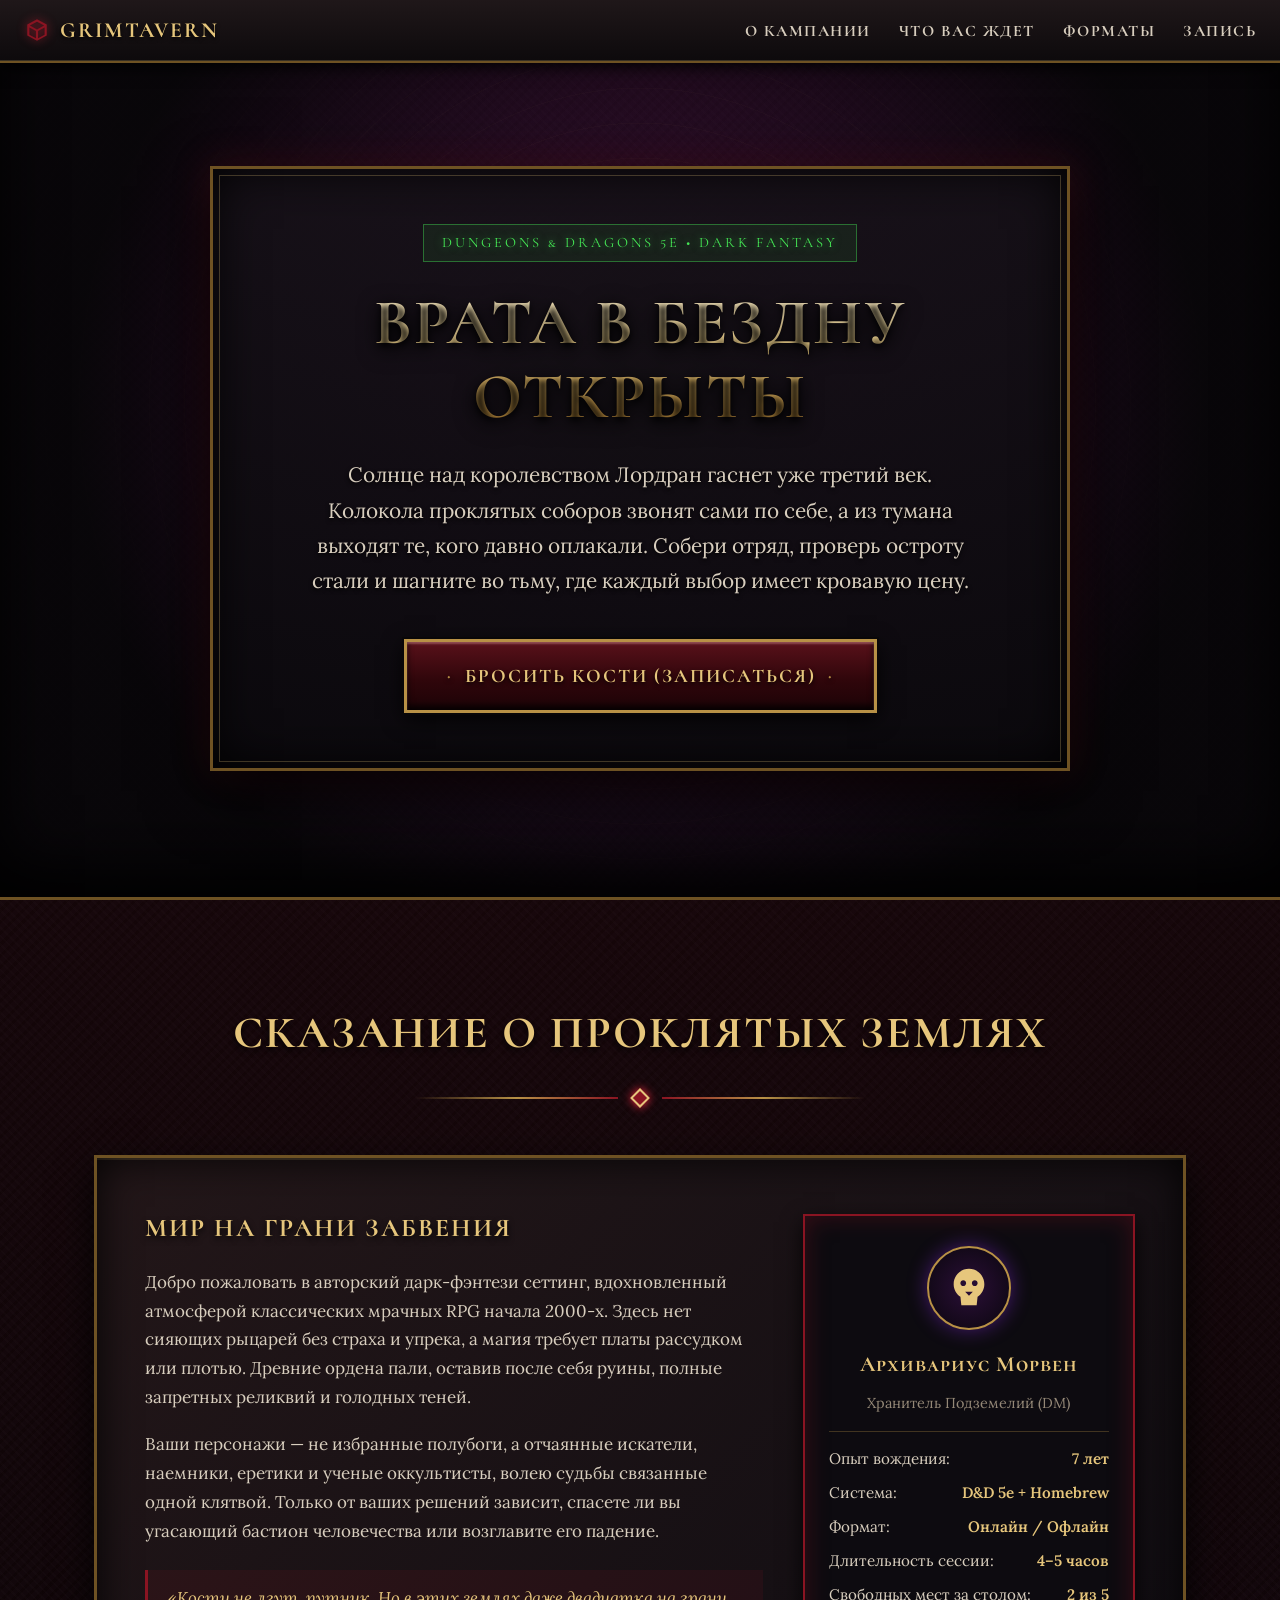
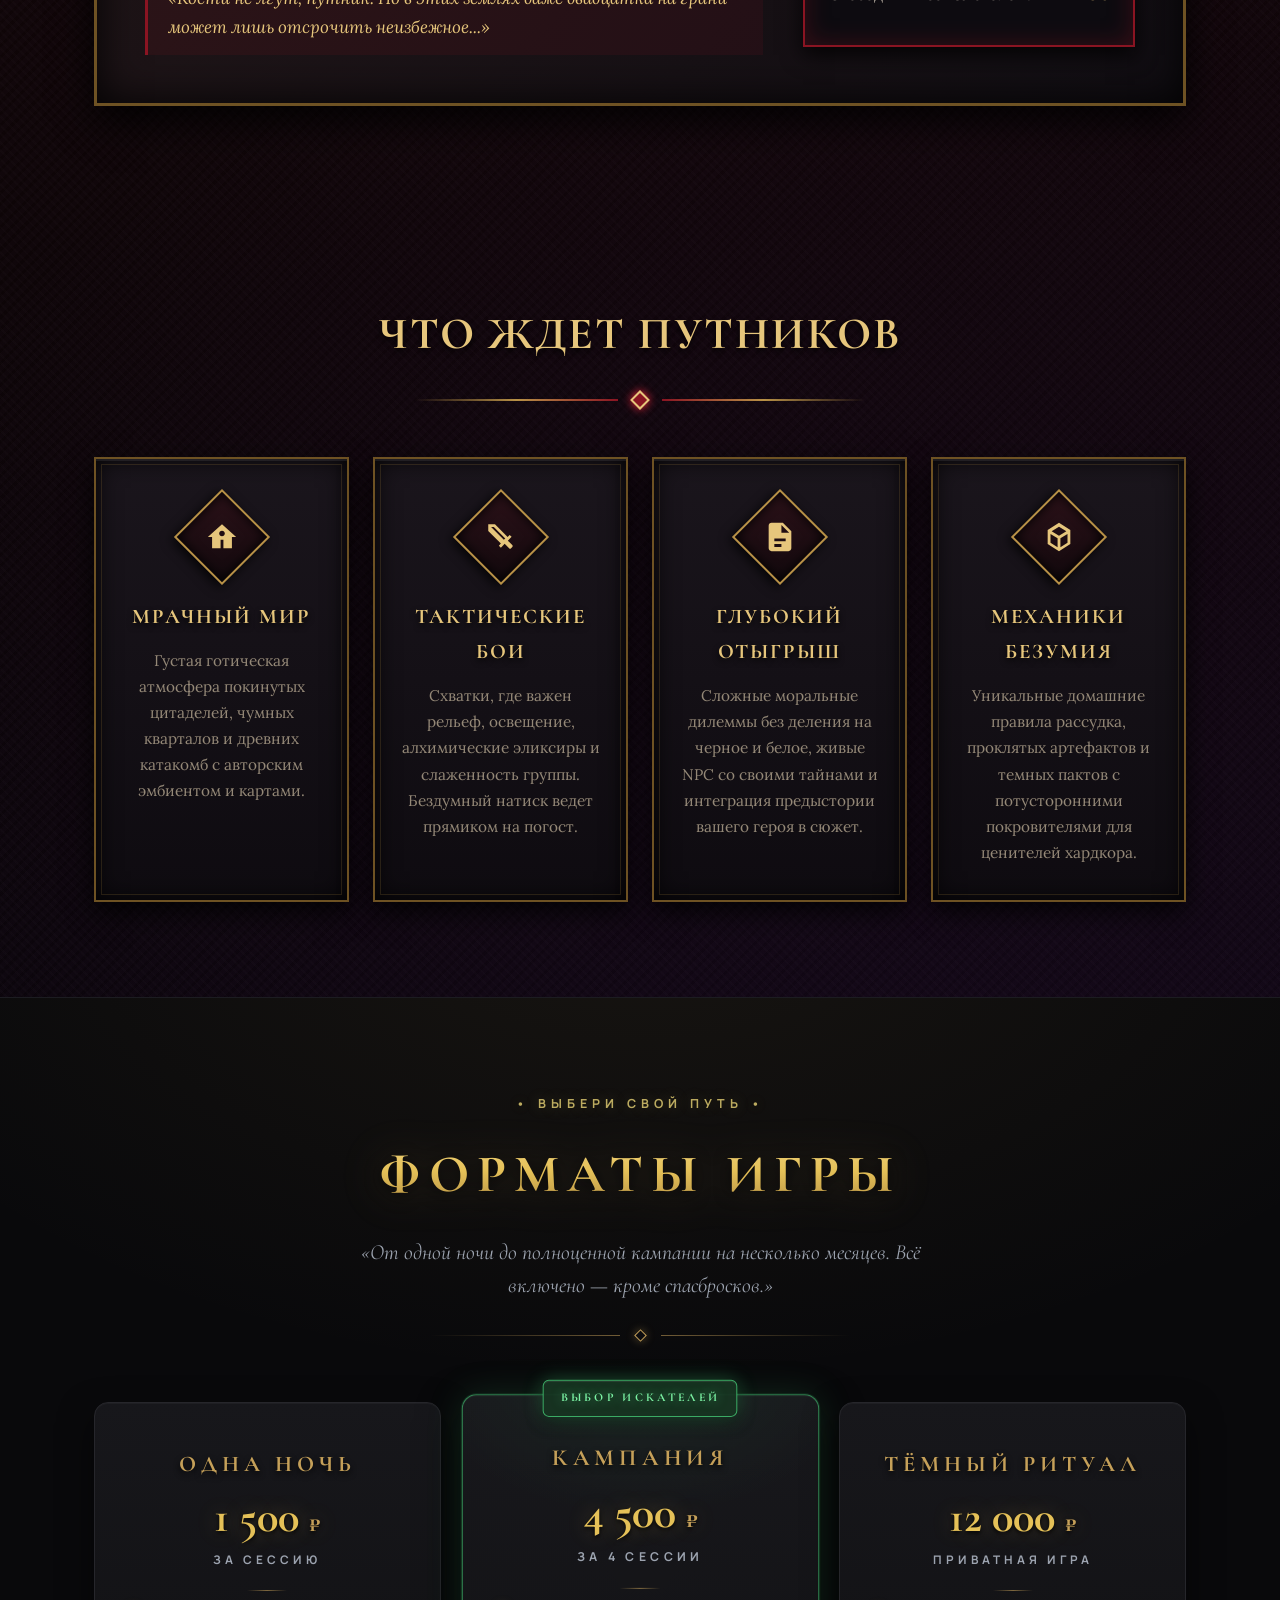
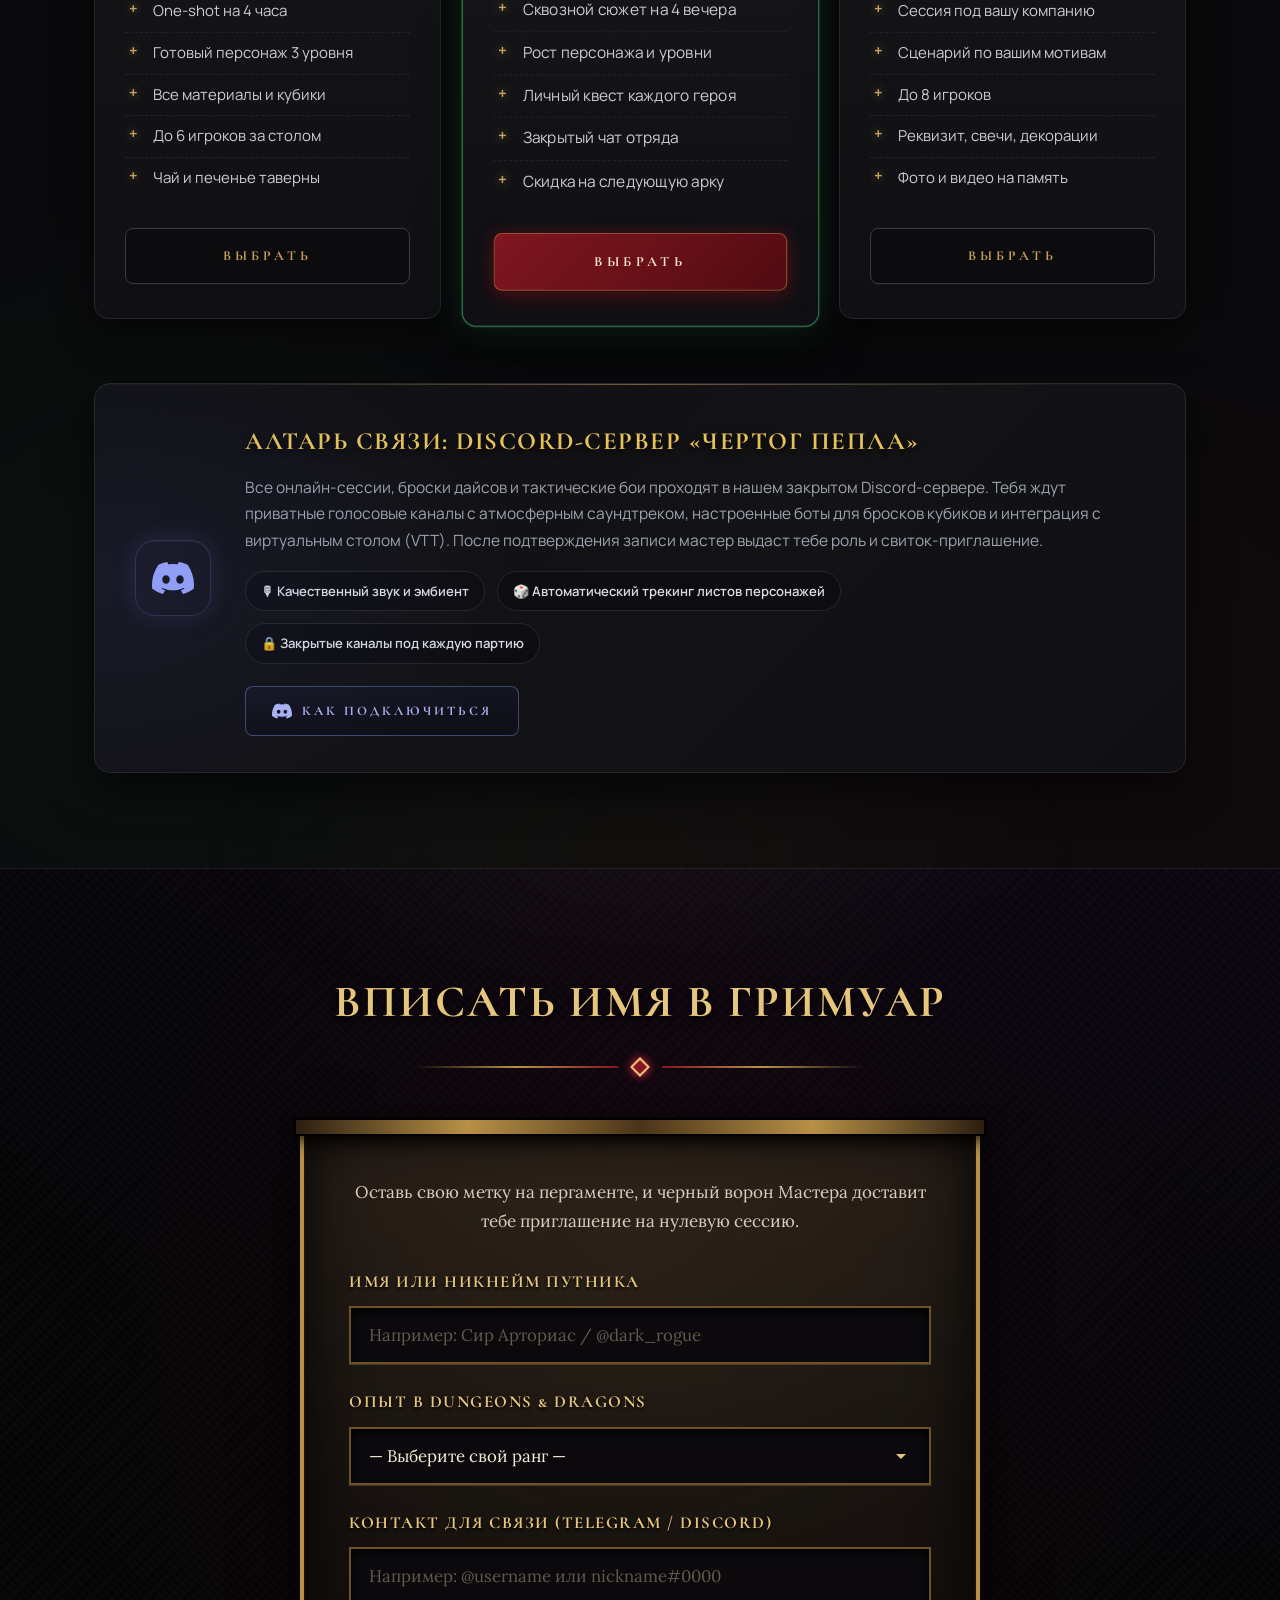
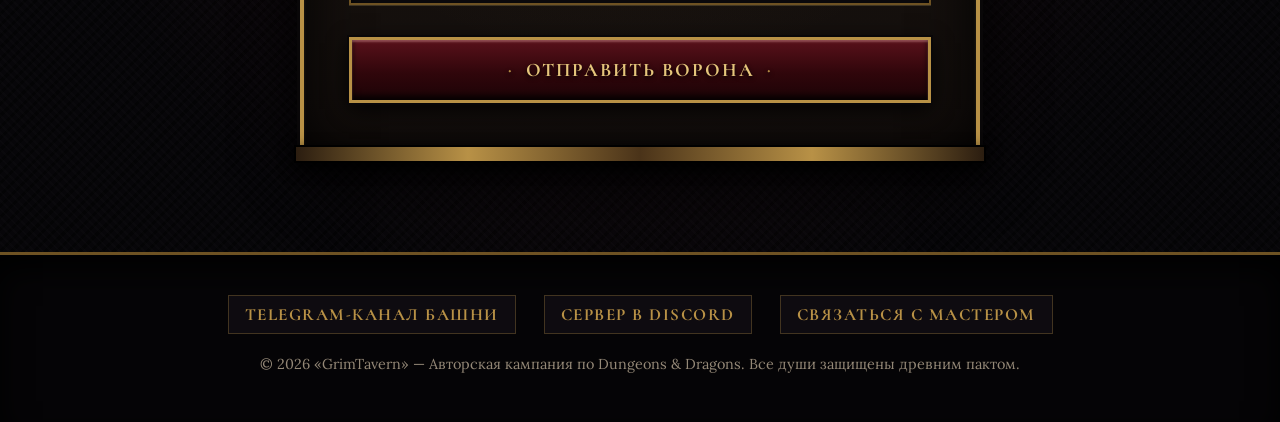
==== GrimTavern/index.html @ c45ddd26 "Добавлены файлы проекта" ====
<!DOCTYPE html>
<html lang="ru">
<head>
    <meta charset="UTF-8">
    <meta name="viewport" content="width=device-width, initial-scale=1.0">
    <title>Врата в Бездну открыты | Запись на кампанию D&D</title>
    <!-- Подключение шрифтов Google Fonts (включая поддержку кириллицы в готическом/фэнтези стиле) -->
    <link rel="preconnect" href="https://fonts.googleapis.com">
    <link rel="preconnect" href="https://fonts.gstatic.com" crossorigin>
    <link href="https://fonts.googleapis.com/css2?family=Cinzel:wght@600;800&family=Cormorant+Garamond:ital,wght@0,600;0,700;1,500;1,600&family=Cormorant+Unicase:wght@600;700&family=Lora:ital,wght@0,400;0,600;1,400&family=Manrope:wght@400;500;600;700;800&display=swap" rel="stylesheet">
    <style>
        :root {
            --bg-abyss: #070609;
            --bg-stone: #121016;
            --bg-wood: #181112;
            --bg-parchment: #1e1714;
            --crimson-dark: #3b0910;
            --crimson-bright: #8a1422;
            --crimson-glow: #ff2a44;
            --gold-dark: #6e5223;
            --gold-base: #b89146;
            --gold-bright: #e6c67c;
            --magic-purple: #8a2be2;
            --magic-green: #45e655;
            --text-main: #d8cebe;
            --text-muted: #948877;
            --font-heading: 'Cormorant Unicase', 'Cinzel', serif;
            --font-body: 'Lora', serif;
            --transition-base: all 0.3s cubic-bezier(0.25, 0.8, 0.25, 1);
        }

        * {
            box-sizing: border-box;
            margin: 0;
            padding: 0;
        }

        html {
            scroll-behavior: smooth;
        }

        body {
            background-color: var(--bg-abyss);
            color: var(--text-main);
            font-family: var(--font-body);
            line-height: 1.7;
            font-size: 17px;
            overflow-x: hidden;
            /* Имитация темной каменной текстуры в духе Diablo II / Warcraft III */
            background-image: 
                radial-gradient(circle at 50% 0%, rgba(138, 20, 34, 0.18) 0%, transparent 60%),
                radial-gradient(circle at 85% 60%, rgba(138, 43, 226, 0.1) 0%, transparent 50%),
                repeating-linear-gradient(45deg, rgba(255, 255, 255, 0.012) 0px, rgba(255, 255, 255, 0.012) 2px, transparent 2px, transparent 6px),
                repeating-linear-gradient(-45deg, rgba(0, 0, 0, 0.4) 0px, rgba(0, 0, 0, 0.4) 3px, transparent 3px, transparent 8px);
        }

        /* Декоративная верхняя навигационная/статусная панель в стиле RPG 2000-х */
        .top-bar {
            position: fixed;
            top: 0;
            left: 0;
            width: 100%;
            z-index: 100;
            background: linear-gradient(180deg, #1f1719 0%, #0d0a0c 100%);
            border-bottom: 2px solid var(--gold-dark);
            box-shadow: 0 4px 15px rgba(0, 0, 0, 0.9), inset 0 -1px 0 rgba(230, 198, 124, 0.2);
            padding: 12px 24px;
            display: flex;
            justify-content: space-between;
            align-items: center;
        }

        .brand {
            font-family: var(--font-heading);
            font-size: 1.35rem;
            font-weight: 700;
            color: var(--gold-bright);
            text-transform: uppercase;
            letter-spacing: 2px;
            text-shadow: 0 2px 4px #000;
            display: flex;
            align-items: center;
            gap: 10px;
            text-decoration: none;
        }

        .brand svg {
            width: 26px;
            height: 26px;
            fill: var(--crimson-bright);
            filter: drop-shadow(0 0 5px rgba(255, 42, 68, 0.5));
        }

        .nav-links {
            display: flex;
            gap: 28px;
            list-style: none;
        }

        .nav-links a {
            color: var(--text-main);
            text-decoration: none;
            font-family: var(--font-heading);
            font-weight: 700;
            font-size: 1rem;
            letter-spacing: 1.5px;
            text-transform: uppercase;
            transition: var(--transition-base);
            position: relative;
        }

        .nav-links a:hover {
            color: var(--gold-bright);
            text-shadow: 0 0 10px rgba(230, 198, 124, 0.7);
        }

        .container {
            max-width: 1140px;
            margin: 0 auto;
            padding: 0 24px;
        }

        h1, h2, h3 {
            font-family: var(--font-heading);
            text-transform: uppercase;
            letter-spacing: 2px;
            color: var(--gold-bright);
            text-shadow: 0 3px 6px rgba(0, 0, 0, 0.95);
        }

        /* Разделители секций в виде кованого орнамента */
        .divider {
            display: flex;
            align-items: center;
            justify-content: center;
            margin: 20px auto 50px;
            max-width: 450px;
            gap: 15px;
        }

        .divider::before,
        .divider::after {
            content: "";
            flex: 1;
            height: 2px;
            background: linear-gradient(90deg, transparent, var(--gold-base), var(--crimson-bright));
        }

        .divider::after {
            background: linear-gradient(90deg, var(--crimson-bright), var(--gold-base), transparent);
        }

        .divider-gem {
            width: 14px;
            height: 14px;
            background: var(--crimson-bright);
            border: 2px solid var(--gold-bright);
            transform: rotate(45deg);
            box-shadow: 0 0 10px var(--crimson-glow);
        }

        /* Ретро-кнопки в стиле Warcraft 3 / Diablo 2 */
        .btn-retro {
            display: inline-flex;
            align-items: center;
            justify-content: center;
            gap: 12px;
            font-family: var(--font-heading);
            font-size: 1.2rem;
            font-weight: 700;
            text-transform: uppercase;
            letter-spacing: 2px;
            color: var(--gold-bright);
            text-decoration: none;
            padding: 18px 40px;
            cursor: pointer;
            background: linear-gradient(180deg, #59111a 0%, #30060b 55%, #1c0306 100%);
            border: 3px solid var(--gold-base);
            outline: 2px solid #090708;
            box-shadow: 
                inset 0 2px 2px rgba(255, 190, 190, 0.35),
                inset 0 -4px 6px rgba(0, 0, 0, 0.85),
                0 6px 20px rgba(0, 0, 0, 0.9);
            text-shadow: 0 2px 4px #000;
            transition: var(--transition-base);
            position: relative;
        }

        /* Металлические уголки на кнопках */
        .btn-retro::before,
        .btn-retro::after {
            content: "◆";
            font-size: 0.75rem;
            color: var(--gold-base);
            transition: var(--transition-base);
        }

        .btn-retro:hover {
            color: #fff;
            border-color: var(--gold-bright);
            background: linear-gradient(180deg, #751521 0%, #450911 55%, #260408 100%);
            box-shadow: 
                inset 0 2px 4px rgba(255, 220, 220, 0.5),
                inset 0 -3px 6px rgba(0, 0, 0, 0.8),
                0 0 22px rgba(255, 42, 68, 0.65),
                0 0 40px rgba(138, 43, 226, 0.4);
            transform: translateY(-2px);
        }

        .btn-retro:hover::before,
        .btn-retro:hover::after {
            color: var(--magic-green);
            text-shadow: 0 0 8px var(--magic-green);
        }

        .btn-retro:active {
            transform: translateY(2px);
            background: linear-gradient(180deg, #1c0306 0%, #30060b 60%, #4a0d15 100%);
            box-shadow: 
                inset 0 5px 10px rgba(0, 0, 0, 0.95),
                0 2px 6px rgba(0, 0, 0, 0.9);
        }

        /* HERO-БЛОК */
        .hero {
            min-height: 100vh;
            display: flex;
            align-items: center;
            justify-content: center;
            text-align: center;
            padding: 120px 20px 80px;
            position: relative;
            background: 
                radial-gradient(circle at 50% 45%, rgba(69, 230, 85, 0.06) 0%, rgba(138, 43, 226, 0.12) 25%, rgba(7, 6, 9, 0.92) 70%),
                repeating-radial-gradient(circle at 50% 45%, rgba(184, 145, 70, 0.04) 0px, rgba(184, 145, 70, 0.04) 1px, transparent 1px, transparent 35px);
            border-bottom: 3px solid var(--gold-dark);
            box-shadow: inset 0 -30px 60px rgba(0, 0, 0, 0.95);
        }

        .hero-frame {
            max-width: 860px;
            padding: 55px 45px;
            background: linear-gradient(180deg, rgba(22, 17, 24, 0.92) 0%, rgba(11, 9, 13, 0.96) 100%);
            border: 3px solid var(--gold-dark);
            outline: 1px solid rgba(230, 198, 124, 0.25);
            outline-offset: -10px;
            box-shadow: 
                inset 0 0 50px rgba(0, 0, 0, 0.95),
                0 20px 60px rgba(0, 0, 0, 0.95),
                0 0 35px rgba(138, 20, 34, 0.3);
            position: relative;
        }

        .hero-badge {
            display: inline-block;
            font-family: var(--font-heading);
            font-size: 0.9rem;
            letter-spacing: 3px;
            text-transform: uppercase;
            color: var(--magic-green);
            background: rgba(69, 230, 85, 0.08);
            border: 1px solid rgba(69, 230, 85, 0.4);
            padding: 6px 18px;
            margin-bottom: 24px;
            text-shadow: 0 0 8px rgba(69, 230, 85, 0.5);
        }

        .hero h1 {
            font-size: clamp(2.3rem, 5vw, 4.2rem);
            line-height: 1.15;
            margin-bottom: 24px;
            background: linear-gradient(180deg, #fff3d1 0%, var(--gold-bright) 45%, #9e6f27 100%);
            -webkit-background-clip: text;
            -webkit-text-fill-color: transparent;
            filter: drop-shadow(0 4px 10px rgba(0, 0, 0, 0.95));
        }

        .hero p {
            font-size: clamp(1.05rem, 2vw, 1.3rem);
            color: var(--text-main);
            max-width: 660px;
            margin: 0 auto 40px;
            text-shadow: 0 2px 4px #000;
        }

        /* СЕКЦИИ */
        section {
            padding: 95px 0;
            position: relative;
        }

        .section-title {
            text-align: center;
            font-size: clamp(1.9rem, 3.5vw, 2.8rem);
            margin-bottom: 10px;
        }

        /* О КАМПАНИИ И МАСТЕРЕ */
        .about-box {
            background: 
                linear-gradient(135deg, rgba(35, 23, 25, 0.95) 0%, rgba(16, 13, 18, 0.98) 100%);
            border: 3px solid var(--gold-dark);
            box-shadow: 
                inset 0 0 40px rgba(0, 0, 0, 0.9),
                inset 0 2px 0 rgba(230, 198, 124, 0.25),
                0 15px 35px rgba(0, 0, 0, 0.85);
            padding: 48px;
            display: grid;
            grid-template-columns: 1.3fr 0.7fr;
            gap: 40px;
            align-items: center;
            position: relative;
        }

        .about-text h3 {
            font-size: 1.6rem;
            margin-bottom: 18px;
            color: var(--gold-bright);
        }

        .about-text p {
            margin-bottom: 18px;
            color: var(--text-main);
        }

        .about-quote {
            border-left: 3px solid var(--crimson-bright);
            padding-left: 20px;
            margin-top: 24px;
            font-style: italic;
            color: var(--gold-bright);
            background: rgba(138, 20, 34, 0.12);
            padding: 14px 20px;
        }

        .master-card {
            background: #0d0b10;
            border: 2px solid var(--crimson-bright);
            padding: 30px 24px;
            text-align: center;
            box-shadow: inset 0 0 25px rgba(138, 20, 34, 0.35), 0 8px 20px rgba(0, 0, 0, 0.8);
        }

        .master-crest {
            width: 84px;
            height: 84px;
            margin: 0 auto 16px;
            border-radius: 50%;
            background: radial-gradient(circle, #2b0f38 0%, #09060c 100%);
            border: 2px solid var(--gold-base);
            display: flex;
            align-items: center;
            justify-content: center;
            box-shadow: 0 0 20px rgba(138, 43, 226, 0.45);
        }

        .master-crest svg {
            width: 46px;
            height: 46px;
            fill: var(--gold-bright);
        }

        .master-card h4 {
            font-family: var(--font-heading);
            font-size: 1.35rem;
            color: var(--gold-bright);
            margin-bottom: 8px;
            letter-spacing: 1px;
        }

        .master-stats {
            list-style: none;
            margin-top: 16px;
            text-align: left;
            font-size: 0.95rem;
            border-top: 1px solid rgba(184, 145, 70, 0.3);
            padding-top: 14px;
        }

        .master-stats li {
            margin-bottom: 8px;
            display: flex;
            justify-content: space-between;
        }

        .master-stats span {
            color: var(--gold-bright);
            font-weight: 600;
        }

        /* ЧТО ВАС ЖДЕТ (FEATURES) */
        .features-grid {
            display: grid;
            grid-template-columns: repeat(4, 1fr);
            gap: 24px;
        }

        .feature-card {
            background: linear-gradient(180deg, #1a151c 0%, #0e0b10 100%);
            border: 2px solid var(--gold-dark);
            padding: 34px 24px;
            text-align: center;
            box-shadow: 
                inset 0 2px 0 rgba(255, 255, 255, 0.08),
                inset 0 0 25px rgba(0, 0, 0, 0.9),
                0 10px 25px rgba(0, 0, 0, 0.8);
            transition: var(--transition-base);
            position: relative;
            display: flex;
            flex-direction: column;
            align-items: center;
        }

        .feature-card::after {
            content: "";
            position: absolute;
            inset: 5px;
            border: 1px solid rgba(184, 145, 70, 0.18);
            pointer-events: none;
        }

        .feature-card:hover {
            transform: translateY(-6px);
            border-color: var(--gold-bright);
            box-shadow: 
                inset 0 0 30px rgba(138, 43, 226, 0.25),
                0 14px 30px rgba(0, 0, 0, 0.95),
                0 0 20px rgba(138, 43, 226, 0.45);
        }

        .feature-icon {
            width: 68px;
            height: 68px;
            background: linear-gradient(135deg, #2b1118 0%, #12090d 100%);
            border: 2px solid var(--gold-base);
            transform: rotate(45deg);
            display: flex;
            align-items: center;
            justify-content: center;
            margin: 10px 0 28px;
            box-shadow: inset 0 0 12px #000, 0 4px 12px rgba(0,0,0,0.8);
            transition: var(--transition-base);
        }

        .feature-icon svg {
            transform: rotate(-45deg);
            width: 34px;
            height: 34px;
            fill: var(--gold-bright);
            transition: var(--transition-base);
        }

        .feature-card:hover .feature-icon {
            border-color: var(--magic-green);
            box-shadow: 0 0 18px rgba(69, 230, 85, 0.5);
        }

        .feature-card:hover .feature-icon svg {
            fill: var(--magic-green);
            filter: drop-shadow(0 0 6px var(--magic-green));
        }

        .feature-card h3 {
            font-size: 1.3rem;
            margin-bottom: 14px;
            color: var(--gold-bright);
        }

        .feature-card p {
            font-size: 0.96rem;
            color: var(--text-muted);
        }

        /* СЕКЦИЯ ЗАПИСИ (ФОРМА) */
        .signup-section {
            background: radial-gradient(circle at 50% 50%, rgba(59, 9, 16, 0.25) 0%, transparent 70%);
        }

        .scroll-slab {
            max-width: 680px;
            margin: 0 auto;
            /* Имитация темной рунической плиты со старым пергаментом */
            background: 
                radial-gradient(circle at 50% 20%, rgba(184, 145, 70, 0.08), transparent 70%),
                linear-gradient(180deg, #241b16 0%, #17120f 50%, #120d0b 100%);
            border: 4px solid var(--gold-base);
            outline: 3px solid #090708;
            box-shadow: 
                inset 0 0 60px rgba(0, 0, 0, 0.95),
                inset 0 2px 3px rgba(230, 198, 124, 0.3),
                0 20px 50px rgba(0, 0, 0, 0.95);
            padding: 50px 45px;
            position: relative;
        }

        .scroll-slab::before,
        .scroll-slab::after {
            content: "";
            position: absolute;
            left: -10px;
            right: -10px;
            height: 14px;
            background: linear-gradient(90deg, #2b1d10, var(--gold-base), #4a3319, var(--gold-base), #2b1d10);
            border: 2px solid #000;
            box-shadow: 0 5px 15px rgba(0,0,0,0.9);
        }

        .scroll-slab::before {
            top: -10px;
        }

        .scroll-slab::after {
            bottom: -10px;
        }

        .form-intro {
            text-align: center;
            margin-bottom: 32px;
            color: var(--text-main);
        }

        .form-group {
            margin-bottom: 24px;
        }

        .form-group label {
            display: block;
            font-family: var(--font-heading);
            font-size: 1.05rem;
            font-weight: 700;
            letter-spacing: 1.5px;
            text-transform: uppercase;
            color: var(--gold-bright);
            margin-bottom: 10px;
            text-shadow: 0 2px 3px #000;
        }

        .form-control {
            width: 100%;
            padding: 16px 18px;
            font-family: var(--font-body);
            font-size: 1.05rem;
            color: #f5ebd6;
            background-color: #0b090c;
            border: 2px solid var(--gold-dark);
            box-shadow: 
                inset 0 4px 10px rgba(0, 0, 0, 0.95),
                0 1px 0 rgba(230, 198, 124, 0.2);
            transition: var(--transition-base);
            outline: none;
        }

        .form-control::placeholder {
            color: #63584c;
        }

        .form-control:hover {
            border-color: var(--gold-base);
        }

        .form-control:focus {
            border-color: var(--magic-green);
            background-color: #110e14;
            box-shadow: 
                inset 0 4px 10px rgba(0, 0, 0, 0.95),
                0 0 15px rgba(69, 230, 85, 0.35);
        }

        select.form-control {
            appearance: none;
            background-image: url("data:image/svg+xml;charset=UTF-8,%3csvg xmlns='http://www.w3.org/2000/svg' viewBox='0 0 24 24' fill='%23e6c67c'%3e%3cpath d='M7 10l5 5 5-5z'/%3e%3c/svg%3e");
            background-repeat: no-repeat;
            background-position: right 16px center;
            background-size: 24px;
            cursor: pointer;
        }

        select.form-control option {
            background-color: #120e14;
            color: var(--text-main);
            padding: 12px;
        }

        .form-submit {
            margin-top: 32px;
            text-align: center;
        }

        .form-submit .btn-retro {
            width: 100%;
        }

        #raven-msg {
            display: none;
            margin-top: 22px;
            padding: 16px;
            background: rgba(69, 230, 85, 0.1);
            border: 1px solid var(--magic-green);
            color: #b8ffcc;
            text-align: center;
            font-style: italic;
            box-shadow: 0 0 15px rgba(69, 230, 85, 0.2);
        }

        /* ФУТЕР */
        footer {
            background: #050406;
            border-top: 3px solid var(--gold-dark);
            padding: 45px 0;
            text-align: center;
            box-shadow: inset 0 15px 30px rgba(0, 0, 0, 0.9);
        }

        .footer-links {
            display: flex;
            justify-content: center;
            gap: 28px;
            flex-wrap: wrap;
            margin-bottom: 22px;
            list-style: none;
        }

        .footer-links a {
            color: var(--gold-base);
            text-decoration: none;
            font-family: var(--font-heading);
            font-weight: 700;
            letter-spacing: 1.5px;
            text-transform: uppercase;
            padding: 8px 16px;
            border: 1px solid rgba(184, 145, 70, 0.3);
            background: #0e0b10;
            transition: var(--transition-base);
        }

        .footer-links a:hover {
            color: var(--gold-bright);
            border-color: var(--crimson-bright);
            box-shadow: 0 0 14px rgba(255, 42, 68, 0.45);
            transform: translateY(-2px);
        }

        .copyright {
            font-size: 0.9rem;
            color: var(--text-muted);
        }

        /* ============================================================
           СЕКЦИЯ «ФОРМАТЫ ИГРЫ» + ПЛАШКА DISCORD (Dark Fantasy UI)
           ============================================================ */
        .pricing-section {
            --pf-bg: #09090b;
            --pf-card: #131316;
            --pf-border: #26262b;
            --pf-gold: #c5a059;
            --pf-gold-bright: #e5c158;
            --pf-olive: #bcab60;
            --pf-muted: #9ca3af;
            --pf-green: #4ade80;
            --pf-blood-1: #801620;
            --pf-blood-2: #520b12;
            --pf-font-heading: 'Cormorant Garamond', 'Cinzel', serif;
            --pf-font-body: 'Manrope', system-ui, -apple-system, 'Segoe UI', sans-serif;

            background:
                radial-gradient(ellipse 110% 55% at 50% -8%, rgba(197, 160, 89, 0.08) 0%, transparent 62%),
                radial-gradient(ellipse 55% 45% at 12% 85%, rgba(74, 222, 128, 0.045) 0%, transparent 70%),
                radial-gradient(ellipse 55% 45% at 88% 90%, rgba(128, 22, 32, 0.07) 0%, transparent 70%),
                var(--pf-bg);
            font-family: var(--pf-font-body);
            color: var(--pf-muted);
            border-top: 1px solid #1c1c21;
            border-bottom: 1px solid #1c1c21;
        }

        /* Эффект дымки в нижней части секции */
        .pricing-section::before {
            content: "";
            position: absolute;
            left: 50%;
            bottom: -140px;
            width: 900px;
            height: 320px;
            transform: translateX(-50%);
            background: radial-gradient(ellipse, rgba(197, 160, 89, 0.055) 0%, transparent 70%);
            filter: blur(30px);
            pointer-events: none;
        }

        .pricing-eyebrow {
            margin: 0;
            text-align: center;
            font-size: 0.78rem;
            font-weight: 700;
            letter-spacing: 5px;
            text-transform: uppercase;
            color: var(--pf-olive);
            text-shadow: 0 0 14px rgba(188, 171, 96, 0.28);
        }

        .pricing-title {
            margin: 16px 0 16px;
            text-align: center;
            font-family: var(--pf-font-heading);
            font-size: clamp(2.1rem, 4.5vw, 3.3rem);
            font-weight: 700;
            letter-spacing: 8px;
            text-transform: uppercase;
            text-shadow: none;
            background: linear-gradient(180deg, #f4d98b 0%, var(--pf-gold-bright) 45%, #a37e3c 100%);
            -webkit-background-clip: text;
            background-clip: text;
            -webkit-text-fill-color: transparent;
            filter: drop-shadow(0 3px 8px rgba(0, 0, 0, 0.85)) drop-shadow(0 0 20px rgba(197, 160, 89, 0.2));
        }

        .pricing-subtitle {
            margin: 0 auto;
            max-width: 640px;
            text-align: center;
            font-family: 'Cormorant Garamond', serif;
            font-style: italic;
            font-size: clamp(1.1rem, 2vw, 1.35rem);
            line-height: 1.55;
            color: var(--pf-muted);
        }

        /* Ромбовидный разделитель */
        .pf-divider {
            display: flex;
            align-items: center;
            justify-content: center;
            gap: 16px;
            max-width: 420px;
            margin: 28px auto 0;
        }

        .pf-divider::before,
        .pf-divider::after {
            content: "";
            flex: 1;
            height: 1px;
            background: linear-gradient(90deg, transparent, rgba(197, 160, 89, 0.55));
        }

        .pf-divider::after {
            background: linear-gradient(90deg, rgba(197, 160, 89, 0.55), transparent);
        }

        .pf-divider span {
            display: block;
            width: 9px;
            height: 9px;
            background: #0c0c0f;
            border: 1px solid var(--pf-gold);
            transform: rotate(45deg);
            box-shadow: 0 0 10px rgba(197, 160, 89, 0.45);
        }

        /* Сетка карточек цен */
        .pricing-grid {
            display: grid;
            grid-template-columns: repeat(3, 1fr);
            gap: 26px;
            align-items: stretch;
            margin-top: 62px;
        }

        .price-card {
            position: relative;
            display: flex;
            flex-direction: column;
            padding: 42px 30px 34px;
            text-align: center;
            background: linear-gradient(180deg, #17171b 0%, var(--pf-card) 45%, #101014 100%);
            border: 1px solid var(--pf-border);
            border-radius: 14px;
            box-shadow:
                inset 0 1px 0 rgba(255, 255, 255, 0.035),
                0 14px 34px rgba(0, 0, 0, 0.5);
            transition: transform 0.35s ease, box-shadow 0.35s ease, border-color 0.35s ease;
        }

        .price-card:hover {
            transform: translateY(-8px);
            border-color: rgba(197, 160, 89, 0.5);
            box-shadow:
                inset 0 1px 0 rgba(255, 255, 255, 0.05),
                0 20px 44px rgba(0, 0, 0, 0.6),
                0 0 26px rgba(197, 160, 89, 0.14);
        }

        .price-card h3 {
            font-family: var(--pf-font-heading);
            font-size: 1.4rem;
            font-weight: 700;
            letter-spacing: 5px;
            color: var(--pf-gold);
            margin-bottom: 10px;
        }

        .price {
            font-family: var(--pf-font-heading);
            font-size: clamp(2.3rem, 3.5vw, 2.9rem);
            font-weight: 700;
            line-height: 1.1;
            color: var(--pf-gold-bright);
            text-shadow:
                0 2px 4px rgba(0, 0, 0, 0.9),
                0 0 22px rgba(229, 193, 88, 0.3);
        }

        .price-currency {
            font-size: 0.55em;
            color: var(--pf-gold);
        }

        .price-period {
            display: block;
            margin-top: 8px;
            font-family: var(--pf-font-body);
            font-size: 0.74rem;
            font-weight: 700;
            letter-spacing: 4px;
            text-transform: uppercase;
            color: var(--pf-muted);
        }

        .price-period::after {
            content: "";
            display: block;
            width: 40px;
            height: 1px;
            margin: 20px auto 0;
            background: linear-gradient(90deg, transparent, rgba(197, 160, 89, 0.6), transparent);
        }

        .price-list {
            list-style: none;
            margin: 0;
            padding: 0;
            flex: 1;
            text-align: left;
        }

        .price-list li {
            position: relative;
            padding: 9px 4px 9px 28px;
            font-size: 0.94rem;
            line-height: 1.5;
            color: #c9ccd4;
            border-bottom: 1px dashed rgba(38, 38, 43, 0.9);
        }

        .price-list li:last-child {
            border-bottom: none;
        }

        .price-list li::before {
            content: "+";
            position: absolute;
            left: 4px;
            top: 7px;
            font-weight: 700;
            color: var(--pf-gold);
            text-shadow: 0 0 9px rgba(197, 160, 89, 0.55);
        }

        .price-btn {
            display: inline-block;
            margin-top: 30px;
            padding: 15px 24px;
            font-family: var(--pf-font-heading);
            font-size: 0.86rem;
            font-weight: 700;
            letter-spacing: 4px;
            text-transform: uppercase;
            text-decoration: none;
            text-align: center;
            color: var(--pf-gold);
            background: #0c0c0f;
            border: 1px solid #3a3a42;
            border-radius: 8px;
            transition: all 0.3s ease;
        }

        .price-btn:hover {
            color: var(--pf-gold-bright);
            border-color: var(--pf-gold);
            box-shadow: 0 0 18px rgba(197, 160, 89, 0.28), 0 4px 12px rgba(0, 0, 0, 0.5);
            transform: translateY(-2px);
        }

        /* Выделенная карточка «КАМПАНИЯ» */
        .price-card.featured {
            border: 1px solid rgba(74, 222, 128, 0.55);
            background:
                radial-gradient(ellipse 90% 40% at 50% -5%, rgba(74, 222, 128, 0.07) 0%, transparent 70%),
                linear-gradient(180deg, #18181c 0%, var(--pf-card) 55%, #101014 100%);
            box-shadow:
                inset 0 1px 0 rgba(255, 255, 255, 0.05),
                0 0 0 1px rgba(74, 222, 128, 0.12),
                0 0 36px rgba(74, 222, 128, 0.15),
                0 18px 42px rgba(0, 0, 0, 0.6);
            transform: scale(1.03);
        }

        .price-card.featured:hover {
            border-color: var(--pf-green);
            transform: translateY(-8px) scale(1.03);
            box-shadow:
                inset 0 1px 0 rgba(255, 255, 255, 0.06),
                0 0 0 1px rgba(74, 222, 128, 0.22),
                0 0 46px rgba(74, 222, 128, 0.24),
                0 22px 48px rgba(0, 0, 0, 0.65);
        }

        /* Бейдж над центральной карточкой */
        .featured-badge {
            position: absolute;
            top: -15px;
            left: 50%;
            transform: translateX(-50%);
            z-index: 2;
            white-space: nowrap;
            font-family: var(--pf-font-heading);
            font-size: 0.72rem;
            font-weight: 700;
            letter-spacing: 3px;
            text-transform: uppercase;
            color: #7cf2a4;
            background: rgba(24, 52, 34, 0.95);
            border: 1px solid rgba(74, 222, 128, 0.7);
            border-radius: 6px;
            padding: 7px 16px;
            text-shadow: 0 0 10px rgba(74, 222, 128, 0.6);
            box-shadow:
                0 0 20px rgba(74, 222, 128, 0.3),
                0 5px 14px rgba(0, 0, 0, 0.55),
                inset 0 1px 0 rgba(255, 255, 255, 0.07);
        }

        /* Кнопка «ВЫБРАТЬ» для КАМПАНИИ (винно-кровавый градиент) */
        .price-btn--blood {
            background: linear-gradient(135deg, var(--pf-blood-1) 0%, var(--pf-blood-2) 100%);
            border-color: rgba(229, 193, 88, 0.35);
            color: #f3e5c3;
            box-shadow:
                0 8px 20px rgba(82, 11, 18, 0.55),
                0 0 16px rgba(128, 22, 32, 0.4);
        }

        .price-btn--blood:hover {
            color: #fff7e6;
            border-color: var(--pf-gold-bright);
            box-shadow:
                0 10px 26px rgba(82, 11, 18, 0.7),
                0 0 26px rgba(229, 193, 88, 0.28),
                0 0 14px rgba(128, 22, 32, 0.6);
        }

        /* ============ ПЛАШКА ПЛАТФОРМЫ (DISCORD) ============ */
        .discord-banner {
            position: relative;
            display: flex;
            align-items: center;
            gap: 34px;
            margin-top: 64px;
            padding: 36px 40px;
            overflow: hidden;
            background: linear-gradient(135deg, #101014 0%, var(--pf-card) 55%, #0f1013 100%);
            border: 1px solid var(--pf-border);
            border-radius: 16px;
            box-shadow:
                inset 0 1px 0 rgba(255, 255, 255, 0.035),
                0 18px 44px rgba(0, 0, 0, 0.55);
        }

        .discord-banner::before {
            content: "";
            position: absolute;
            inset: 0;
            background: radial-gradient(ellipse 55% 100% at 0% 50%, rgba(100, 116, 226, 0.09) 0%, transparent 70%);
            pointer-events: none;
        }

        .discord-banner::after {
            content: "";
            position: absolute;
            top: 0;
            left: 12%;
            right: 12%;
            height: 1px;
            background: linear-gradient(90deg, transparent, rgba(197, 160, 89, 0.5), transparent);
            pointer-events: none;
        }

        .discord-logo {
            flex: 0 0 auto;
            display: flex;
            align-items: center;
            justify-content: center;
            width: 76px;
            height: 76px;
            border-radius: 20px;
            color: #93a1f8;
            background: #14141c;
            border: 1px solid #2b2f44;
            box-shadow:
                0 0 24px rgba(100, 116, 226, 0.2),
                inset 0 1px 0 rgba(255, 255, 255, 0.05);
        }

        .discord-logo svg {
            width: 42px;
            height: 42px;
        }

        .discord-content {
            flex: 1;
            min-width: 0;
        }

        .discord-content h3 {
            font-family: var(--pf-font-heading);
            font-size: clamp(1.25rem, 2.4vw, 1.55rem);
            letter-spacing: 1.5px;
            color: var(--pf-gold-bright);
            margin-bottom: 12px;
        }

        .discord-content p {
            margin: 0;
            font-size: 0.97rem;
            line-height: 1.7;
            color: var(--pf-muted);
        }

        .discord-tags {
            list-style: none;
            margin: 18px 0 0;
            padding: 0;
            display: flex;
            flex-wrap: wrap;
            gap: 12px;
        }

        .discord-tags li {
            display: inline-flex;
            align-items: center;
            gap: 8px;
            padding: 8px 15px;
            font-size: 0.82rem;
            font-weight: 600;
            color: #d7dae2;
            background: #0d0d11;
            border: 1px solid #26262b;
            border-radius: 999px;
            transition: border-color 0.3s ease, box-shadow 0.3s ease;
        }

        .discord-tags li:hover {
            border-color: rgba(197, 160, 89, 0.45);
            box-shadow: 0 0 12px rgba(197, 160, 89, 0.12);
        }

        .discord-btn {
            display: inline-flex;
            align-items: center;
            gap: 10px;
            margin-top: 22px;
            padding: 13px 26px;
            font-family: var(--pf-font-heading);
            font-size: 0.82rem;
            font-weight: 700;
            letter-spacing: 3px;
            text-transform: uppercase;
            text-decoration: none;
            color: #aab4f4;
            background: linear-gradient(180deg, #151521 0%, #0e0e16 100%);
            border: 1px solid rgba(114, 137, 218, 0.45);
            border-radius: 8px;
            transition: all 0.3s ease;
        }

        .discord-btn svg {
            width: 20px;
            height: 20px;
        }

        .discord-btn:hover {
            color: #e6e9ff;
            border-color: rgba(129, 150, 245, 0.85);
            box-shadow:
                0 0 22px rgba(114, 137, 218, 0.3),
                0 6px 16px rgba(0, 0, 0, 0.5);
            transform: translateY(-2px);
        }

        /* ============ АДАПТИВНОСТЬ НОВЫХ СЕКЦИЙ ============ */
        @media (max-width: 900px) {
            .pricing-grid {
                grid-template-columns: 1fr;
                max-width: 540px;
                margin-left: auto;
                margin-right: auto;
            }

            .price-card.featured {
                transform: none;
            }

            .price-card.featured:hover {
                transform: translateY(-8px);
            }
        }

        @media (max-width: 768px) {
            .discord-banner {
                flex-direction: column;
                gap: 20px;
                padding: 32px 26px;
                text-align: center;
            }

            .discord-tags {
                justify-content: center;
            }

            .discord-btn {
                justify-content: center;
                width: 100%;
            }
        }

        @media (max-width: 640px) {
            .pricing-section {
                padding: 72px 0;
            }

            .price-card {
                padding: 34px 22px 30px;
            }

            .discord-banner {
                padding: 26px 20px;
            }

            .discord-logo {
                width: 64px;
                height: 64px;
            }

            .discord-logo svg {
                width: 34px;
                height: 34px;
            }
        }

        /* АДАПТИВНОСТЬ */
        @media (max-width: 992px) {
            .features-grid {
                grid-template-columns: repeat(2, 1fr);
            }
            .about-box {
                grid-template-columns: 1fr;
            }
        }

        @media (max-width: 640px) {
            .top-bar {
                flex-direction: column;
                gap: 10px;
                padding: 10px 16px;
            }
            .nav-links {
                gap: 16px;
                font-size: 0.85rem;
            }
            .hero {
                padding-top: 140px;
            }
            .hero-frame {
                padding: 36px 20px;
            }
            .btn-retro {
                width: 100%;
                padding: 16px 20px;
                font-size: 1.05rem;
            }
            .about-box {
                padding: 28px 20px;
            }
            .features-grid {
                grid-template-columns: 1fr;
            }
            .scroll-slab {
                padding: 36px 22px;
            }
        }
    </style>
</head>
<body>

    <!-- Верхняя панель в стиле RPG-интерфейса -->
    <header class="top-bar">
        <a href="#" class="brand">
            <svg viewBox="0 0 24 24" aria-hidden="true">
                <path d="M12 2L3 7v10l9 5 9-5V7l-9-5zm0 2.3l6.5 3.6-6.5 3.6-6.5-3.6L12 4.3zM5 9.6l6 3.3v6.8l-6-3.3V9.6zm8 10.1v-6.8l6-3.3v6.8l-6 3.3z"/>
            </svg>
            GrimTavern
        </a>
        <nav>
            <ul class="nav-links">
                <li><a href="#about">О кампании</a></li>
                <li><a href="#features">Что вас ждет</a></li>
                <li><a href="#formats">Форматы</a></li>
                <li><a href="#signup">Запись</a></li>
            </ul>
        </nav>
    </header>

    <!-- HERO-БЛОК -->
    <section class="hero">
        <div class="hero-frame">
            <span class="hero-badge">Dungeons &amp; Dragons 5e • Dark Fantasy</span>
            <h1>Врата в Бездну открыты</h1>
            <p>
                Солнце над королевством Лордран гаснет уже третий век. Колокола проклятых соборов звонят сами по себе, а из тумана выходят те, кого давно оплакали. Собери отряд, проверь остроту стали и шагните во тьму, где каждый выбор имеет кровавую цену.
            </p>
            <a href="#signup" class="btn-retro">Бросить кости (Записаться)</a>
        </div>
    </section>

    <!-- О КАМПАНИИ И МАСТЕРЕ -->
    <section id="about">
        <div class="container">
            <h2 class="section-title">Сказание о Проклятых Землях</h2>
            <div class="divider"><div class="divider-gem"></div></div>

            <div class="about-box">
                <div class="about-text">
                    <h3>Мир на грани забвения</h3>
                    <p>
                        Добро пожаловать в авторский дарк-фэнтези сеттинг, вдохновленный атмосферой классических мрачных RPG начала 2000-х. Здесь нет сияющих рыцарей без страха и упрека, а магия требует платы рассудком или плотью. Древние ордена пали, оставив после себя руины, полные запретных реликвий и голодных теней.
                    </p>
                    <p>
                        Ваши персонажи — не избранные полубоги, а отчаянные искатели, наемники, еретики и ученые оккультисты, волею судьбы связанные одной клятвой. Только от ваших решений зависит, спасете ли вы угасающий бастион человечества или возглавите его падение.
                    </p>
                    <div class="about-quote">
                        «Кости не лгут, путник. Но в этих землях даже двадцатка на грани может лишь отсрочить неизбежное...»
                    </div>
                </div>

                <aside class="master-card">
                    <div class="master-crest">
                        <svg viewBox="0 0 24 24" aria-hidden="true">
                            <path d="M12 2C7.58 2 4 5.58 4 10c0 2.76 1.4 5.19 3.53 6.62L8 21h8l.47-4.38C18.6 15.19 20 12.76 20 10c0-4.42-3.58-8-8-8zm-3 9c-.83 0-1.5-.67-1.5-1.5S8.17 8 9 8s1.5.67 1.5 1.5S9.83 11 9 11zm6 0c-.83 0-1.5-.67-1.5-1.5S14.17 8 15 8s1.5.67 1.5 1.5S15.83 11 15 11zm-3 5l-2-2h4l-2 2z"/>
                        </svg>
                    </div>
                    <h4>Архивариус Морвен</h4>
                    <p style="font-size: 0.9rem; color: var(--text-muted);">Хранитель Подземелий (DM)</p>
                    <ul class="master-stats">
                        <li>Опыт вождения: <span>7 лет</span></li>
                        <li>Система: <span>D&amp;D 5e + Homebrew</span></li>
                        <li>Формат: <span>Онлайн / Офлайн</span></li>
                        <li>Длительность сессии: <span>4–5 часов</span></li>
                        <li>Свободных мест за столом: <span>2 из 5</span></li>
                    </ul>
                </aside>
            </div>
        </div>
    </section>

    <!-- ЧТО ВАС ЖДЕТ (FEATURES) -->
    <section id="features">
        <div class="container">
            <h2 class="section-title">Что ждет путников</h2>
            <div class="divider"><div class="divider-gem"></div></div>

            <div class="features-grid">
                <!-- Карточка 1 -->
                <article class="feature-card">
                    <div class="feature-icon">
                        <svg viewBox="0 0 24 24" aria-hidden="true">
                            <path d="M12 3L2 12h3v8h6v-6h2v6h6v-8h3L12 3zm0 4.5c1.1 0 2 .9 2 2s-.9 2-2 2-2-.9-2-2 .9-2 2-2z"/>
                        </svg>
                    </div>
                    <h3>Мрачный мир</h3>
                    <p>Густая готическая атмосфера покинутых цитаделей, чумных кварталов и древних катакомб с авторским эмбиентом и картами.</p>
                </article>

                <!-- Карточка 2 -->
                <article class="feature-card">
                    <div class="feature-icon">
                        <svg viewBox="0 0 24 24" aria-hidden="true">
                            <path d="M6.92 5H5l9 9 1-.94m4.96 6.06l-.84.84a.996.996 0 0 1-1.41 0l-3.12-3.12-2.68 2.66-1.41-1.41 1.42-1.42L3 7.75V3h4.75l8.92 8.92 1.42-1.42 1.41 1.41-2.67 2.67 3.12 3.12c.4.4.4 1.03.01 1.42z"/>
                        </svg>
                    </div>
                    <h3>Тактические бои</h3>
                    <p>Схватки, где важен рельеф, освещение, алхимические эликсиры и слаженность группы. Бездумный натиск ведет прямиком на погост.</p>
                </article>

                <!-- Карточка 3 -->
                <article class="feature-card">
                    <div class="feature-icon">
                        <svg viewBox="0 0 24 24" aria-hidden="true">
                            <path d="M14 2H6c-1.1 0-2 .9-2 2v16c0 1.1.9 2 2 2h12c1.1 0 2-.9 2-2V8l-6-6zm-1 7V3.5L18.5 9H13zm-5 4h8v2H8v-2zm0 4h5v2H8v-2z"/>
                        </svg>
                    </div>
                    <h3>Глубокий отыгрыш</h3>
                    <p>Сложные моральные дилеммы без деления на черное и белое, живые NPC со своими тайнами и интеграция предыстории вашего героя в сюжет.</p>
                </article>

                <!-- Карточка 4 -->
                <article class="feature-card">
                    <div class="feature-icon">
                        <svg viewBox="0 0 24 24" aria-hidden="true">
                            <path d="M12 2L4 7v10l8 5 8-5V7l-8-5zm0 2.8L17.2 8 12 11.2 6.8 8 12 4.8zM6 9.8l5 3.1v6.3l-5-3.1V9.8zm7 9.4v-6.3l5-3.1v6.3l-5 3.1z"/>
                        </svg>
                    </div>
                    <h3>Механики Безумия</h3>
                    <p>Уникальные домашние правила рассудка, проклятых артефактов и темных пактов с потусторонними покровителями для ценителей хардкора.</p>
                </article>
            </div>
        </div>
    </section>

    <!-- ФОРМАТЫ ИГРЫ (ПРАЙСИНГ) -->
    <section id="formats" class="pricing-section">
        <div class="container">
            <p class="pricing-eyebrow">• Выбери свой путь •</p>
            <h2 class="pricing-title">Форматы игры</h2>
            <p class="pricing-subtitle">«От одной ночи до полноценной кампании на несколько месяцев. Всё включено — кроме спасбросков.»</p>
            <div class="pf-divider" aria-hidden="true"><span></span></div>

            <div class="pricing-grid">
                <!-- Карточка 1: ОДНА НОЧЬ -->
                <article class="price-card">
                    <h3>Одна ночь</h3>
                    <div class="price">1 500 <span class="price-currency">₽</span></div>
                    <span class="price-period">За сессию</span>
                    <ul class="price-list">
                        <li>One-shot на 4 часа</li>
                        <li>Готовый персонаж 3 уровня</li>
                        <li>Все материалы и кубики</li>
                        <li>До 6 игроков за столом</li>
                        <li>Чай и печенье таверны</li>
                    </ul>
                    <a href="#signup" class="price-btn">Выбрать</a>
                </article>

                <!-- Карточка 2: КАМПАНИЯ (выделенная) -->
                <article class="price-card featured">
                    <span class="featured-badge">Выбор искателей</span>
                    <h3>Кампания</h3>
                    <div class="price">4 500 <span class="price-currency">₽</span></div>
                    <span class="price-period">За 4 сессии</span>
                    <ul class="price-list">
                        <li>Сквозной сюжет на 4 вечера</li>
                        <li>Рост персонажа и уровни</li>
                        <li>Личный квест каждого героя</li>
                        <li>Закрытый чат отряда</li>
                        <li>Скидка на следующую арку</li>
                    </ul>
                    <a href="#signup" class="price-btn price-btn--blood">Выбрать</a>
                </article>

                <!-- Карточка 3: ТЁМНЫЙ РИТУАЛ -->
                <article class="price-card">
                    <h3>Тёмный ритуал</h3>
                    <div class="price">12 000 <span class="price-currency">₽</span></div>
                    <span class="price-period">Приватная игра</span>
                    <ul class="price-list">
                        <li>Сессия под вашу компанию</li>
                        <li>Сценарий по вашим мотивам</li>
                        <li>До 8 игроков</li>
                        <li>Реквизит, свечи, декорации</li>
                        <li>Фото и видео на память</li>
                    </ul>
                    <a href="#signup" class="price-btn">Выбрать</a>
                </article>
            </div>

            <!-- ПЛАШКА ПЛАТФОРМЫ (DISCORD) -->
            <aside class="discord-banner">
                <div class="discord-logo" aria-hidden="true">
                    <svg viewBox="0 0 24 24" fill="currentColor">
                        <path d="M20.317 4.369a19.791 19.791 0 0 0-4.885-1.515.074.074 0 0 0-.079.037c-.21.375-.444.864-.608 1.25a18.27 18.27 0 0 0-5.487 0 12.64 12.64 0 0 0-.617-1.25.077.077 0 0 0-.079-.037A19.736 19.736 0 0 0 3.677 4.37a.07.07 0 0 0-.032.027C.533 9.046-.32 13.58.099 18.057a.082.082 0 0 0 .031.057 19.9 19.9 0 0 0 5.993 3.03.078.078 0 0 0 .084-.028c.462-.63.874-1.295 1.226-1.994a.076.076 0 0 0-.041-.106 13.107 13.107 0 0 1-1.872-.892.077.077 0 0 1-.008-.128c.126-.094.252-.192.372-.291a.074.074 0 0 1 .077-.01c3.928 1.793 8.18 1.793 12.062 0a.074.074 0 0 1 .078.01c.12.098.246.198.373.292a.077.077 0 0 1-.006.127 12.299 12.299 0 0 1-1.873.891.077.077 0 0 0-.041.107c.36.698.772 1.362 1.225 1.993a.076.076 0 0 0 .084.028 19.839 19.839 0 0 0 6.002-3.03.077.077 0 0 0 .032-.054c.5-5.177-.838-9.674-3.549-13.66a.061.061 0 0 0-.031-.03zM8.02 15.331c-1.183 0-2.157-1.085-2.157-2.419 0-1.333.956-2.419 2.157-2.419 1.21 0 2.176 1.096 2.157 2.42 0 1.333-.956 2.418-2.157 2.418zm7.975 0c-1.183 0-2.157-1.085-2.157-2.419 0-1.333.955-2.419 2.157-2.419 1.21 0 2.176 1.096 2.157 2.42 0 1.333-.946 2.418-2.157 2.418z"/>
                    </svg>
                </div>

                <div class="discord-content">
                    <h3>Алтарь Связи: Discord-сервер «Чертог Пепла»</h3>
                    <p>
                        Все онлайн-сессии, броски дайсов и тактические бои проходят в нашем закрытом Discord-сервере. Тебя ждут приватные голосовые каналы с атмосферным саундтреком, настроенные боты для бросков кубиков и интеграция с виртуальным столом (VTT). После подтверждения записи мастер выдаст тебе роль и свиток-приглашение.
                    </p>
                    <ul class="discord-tags">
                        <li>🎙 Качественный звук и эмбиент</li>
                        <li>🎲 Автоматический трекинг листов персонажей</li>
                        <li>🔒 Закрытые каналы под каждую партию</li>
                    </ul>
                    <a href="https://discord.com/" target="_blank" rel="noopener" class="discord-btn">
                        <svg viewBox="0 0 24 24" fill="currentColor" aria-hidden="true">
                            <path d="M20.317 4.369a19.791 19.791 0 0 0-4.885-1.515.074.074 0 0 0-.079.037c-.21.375-.444.864-.608 1.25a18.27 18.27 0 0 0-5.487 0 12.64 12.64 0 0 0-.617-1.25.077.077 0 0 0-.079-.037A19.736 19.736 0 0 0 3.677 4.37a.07.07 0 0 0-.032.027C.533 9.046-.32 13.58.099 18.057a.082.082 0 0 0 .031.057 19.9 19.9 0 0 0 5.993 3.03.078.078 0 0 0 .084-.028c.462-.63.874-1.295 1.226-1.994a.076.076 0 0 0-.041-.106 13.107 13.107 0 0 1-1.872-.892.077.077 0 0 1-.008-.128c.126-.094.252-.192.372-.291a.074.074 0 0 1 .077-.01c3.928 1.793 8.18 1.793 12.062 0a.074.074 0 0 1 .078.01c.12.098.246.198.373.292a.077.077 0 0 1-.006.127 12.299 12.299 0 0 1-1.873.891.077.077 0 0 0-.041.107c.36.698.772 1.362 1.225 1.993a.076.076 0 0 0 .084.028 19.839 19.839 0 0 0 6.002-3.03.077.077 0 0 0 .032-.054c.5-5.177-.838-9.674-3.549-13.66a.061.061 0 0 0-.031-.03zM8.02 15.331c-1.183 0-2.157-1.085-2.157-2.419 0-1.333.956-2.419 2.157-2.419 1.21 0 2.176 1.096 2.157 2.42 0 1.333-.956 2.418-2.157 2.418zm7.975 0c-1.183 0-2.157-1.085-2.157-2.419 0-1.333.955-2.419 2.157-2.419 1.21 0 2.176 1.096 2.157 2.42 0 1.333-.946 2.418-2.157 2.418z"/>
                        </svg>
                        Как подключиться
                    </a>
                </div>
            </aside>
        </div>
    </section>

    <!-- СЕКЦИЯ ЗАПИСИ (ФОРМА) -->
    <section id="signup" class="signup-section">
        <div class="container">
            <h2 class="section-title">Вписать имя в Гримуар</h2>
            <div class="divider"><div class="divider-gem"></div></div>

            <div class="scroll-slab">
                <p class="form-intro">
                    Оставь свою метку на пергаменте, и черный ворон Мастера доставит тебе приглашение на нулевую сессию.
                </p>

                <form id="dnd-form" onsubmit="sendRaven(event)">
                    <div class="form-group">
                        <label for="player-name">Имя или Никнейм путника</label>
                        <input 
                            type="text" 
                            id="player-name" 
                            name="playerName" 
                            class="form-control" 
                            placeholder="Например: Сир Арториас / @dark_rogue" 
                            required
                        >
                    </div>

                    <div class="form-group">
                        <label for="player-exp">Опыт в Dungeons &amp; Dragons</label>
                        <select id="player-exp" name="playerExp" class="form-control" required>
                            <option value="" disabled selected>— Выберите свой ранг —</option>
                            <option value="novice">Новичок (Ни разу не бросал d20, но жажду приключений)</option>
                            <option value="experienced">Играл пару раз (Знаю, чем отличается атака от спасброска)</option>
                            <option value="veteran">Ветеран (Пережил десятки подземелий и помню THAC0)</option>
                        </select>
                    </div>

                    <div class="form-group">
                        <label for="player-contact">Контакт для связи (Telegram / Discord)</label>
                        <input 
                            type="text" 
                            id="player-contact" 
                            name="playerContact" 
                            class="form-control" 
                            placeholder="Например: @username или nickname#0000" 
                            required
                        >
                    </div>

                    <div class="form-submit">
                        <button type="submit" class="btn-retro">Отправить ворона</button>
                    </div>

                    <div id="raven-msg" role="status">
                        Печать скреплена кровью! Черный ворон уже взмыл в ночное небо. Ожидайте вестей от Мастера в ближайшее время.
                    </div>
                </form>
            </div>
        </div>
    </section>

    <!-- ФУТЕР -->
    <footer>
        <div class="container">
            <ul class="footer-links">
                <li><a href="https://t.me/" target="_blank" rel="noopener">Telegram-канал Башни</a></li>
                <li><a href="https://discord.com/" target="_blank" rel="noopener">Сервер в Discord</a></li>
                <li><a href="#signup">Связаться с Мастером</a></li>
            </ul>
            <p class="copyright">
                &copy; 2026 «GrimTavern» — Авторская кампания по Dungeons &amp; Dragons. Все души защищены древним пактом.
            </p>
        </div>
    </footer>

    <script>
        function sendRaven(event) {
            event.preventDefault();
            const form = document.getElementById('dnd-form');
            const msg = document.getElementById('raven-msg');
            msg.style.display = 'block';
            form.reset();
        }
    </script>
</body>
</html>
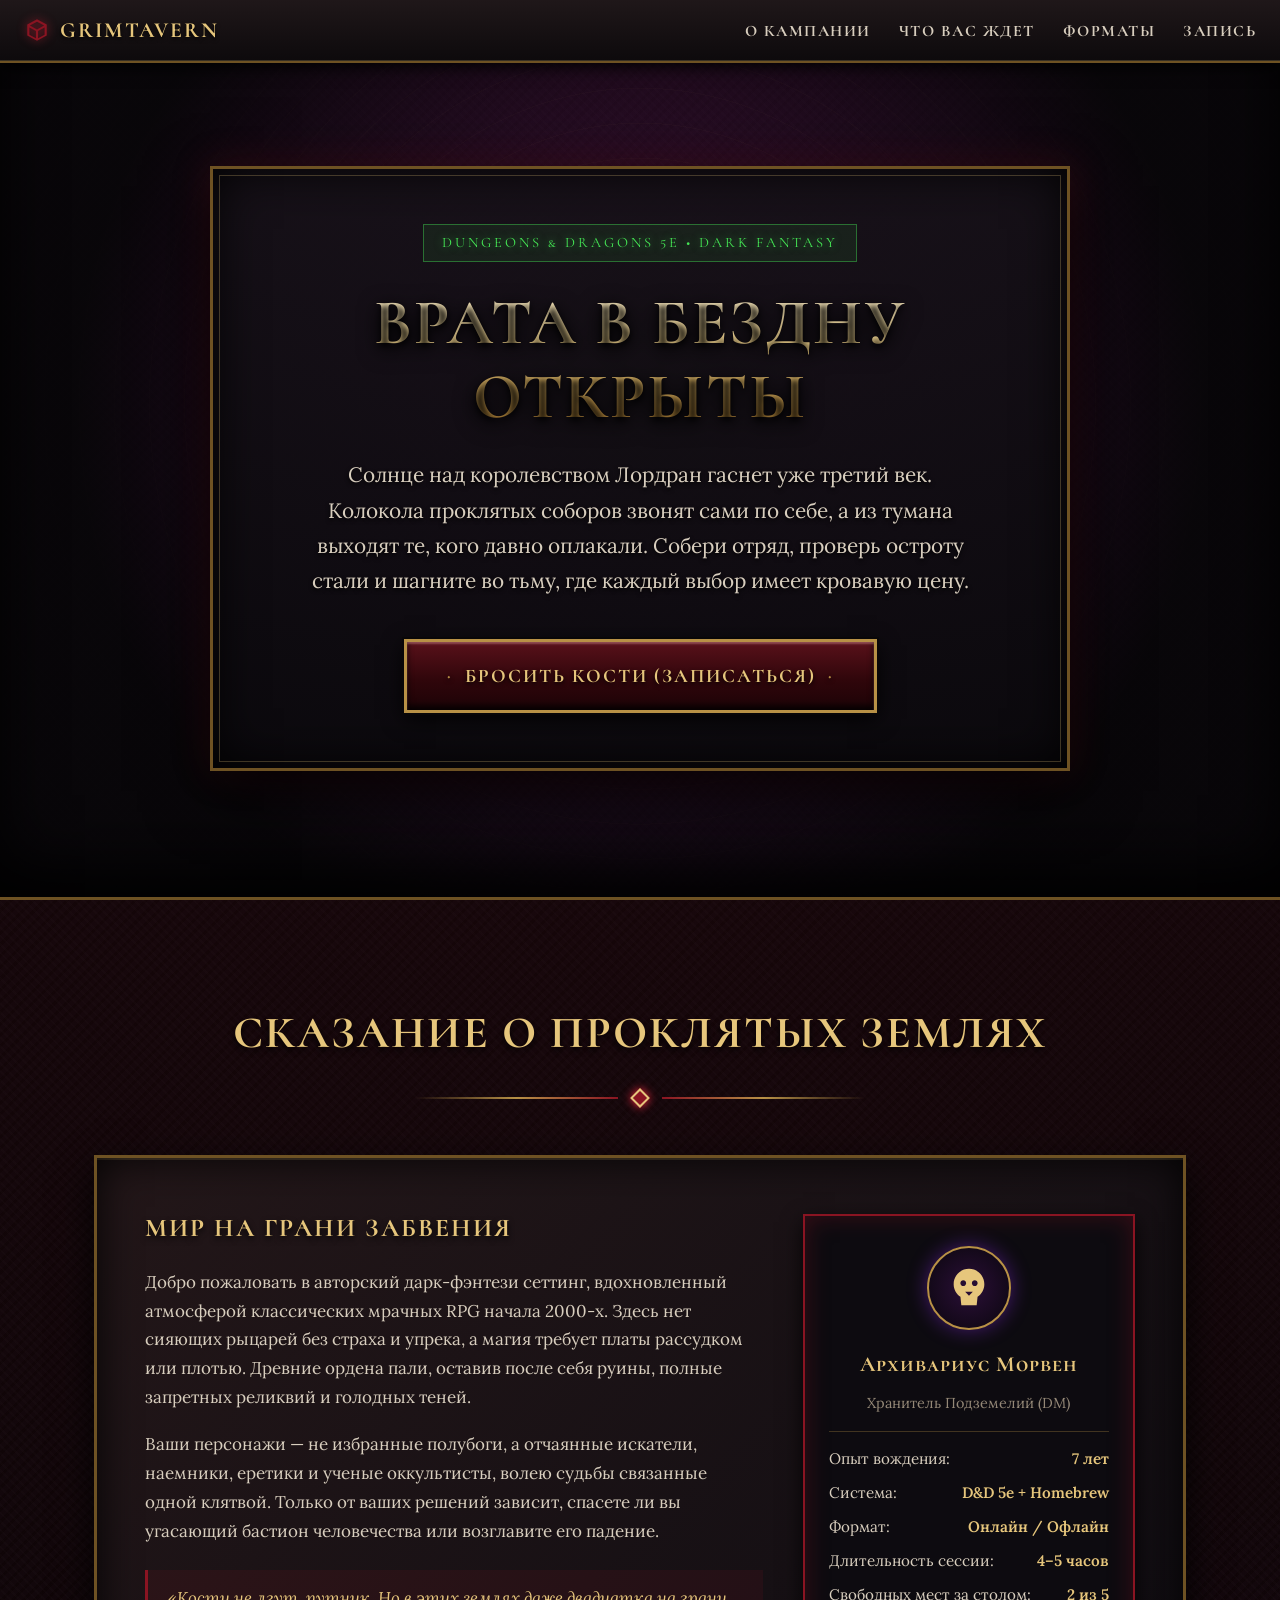
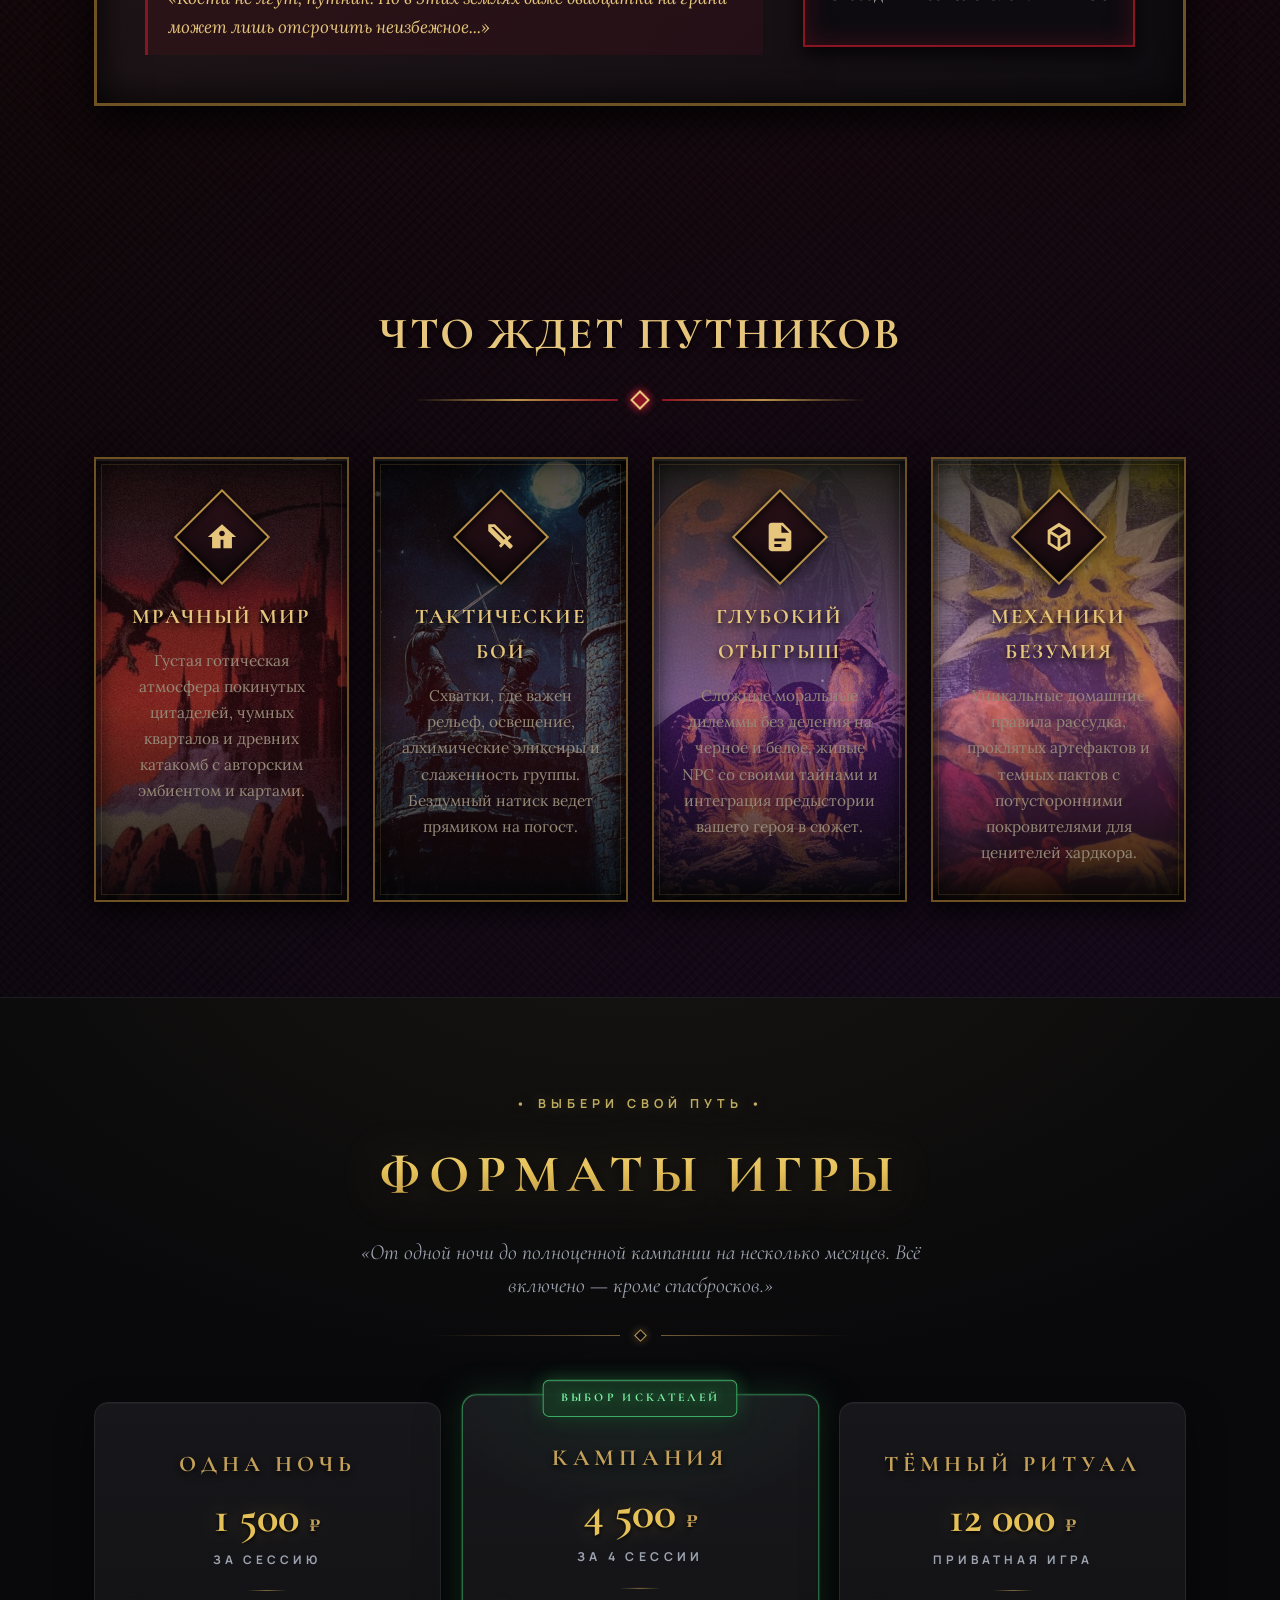
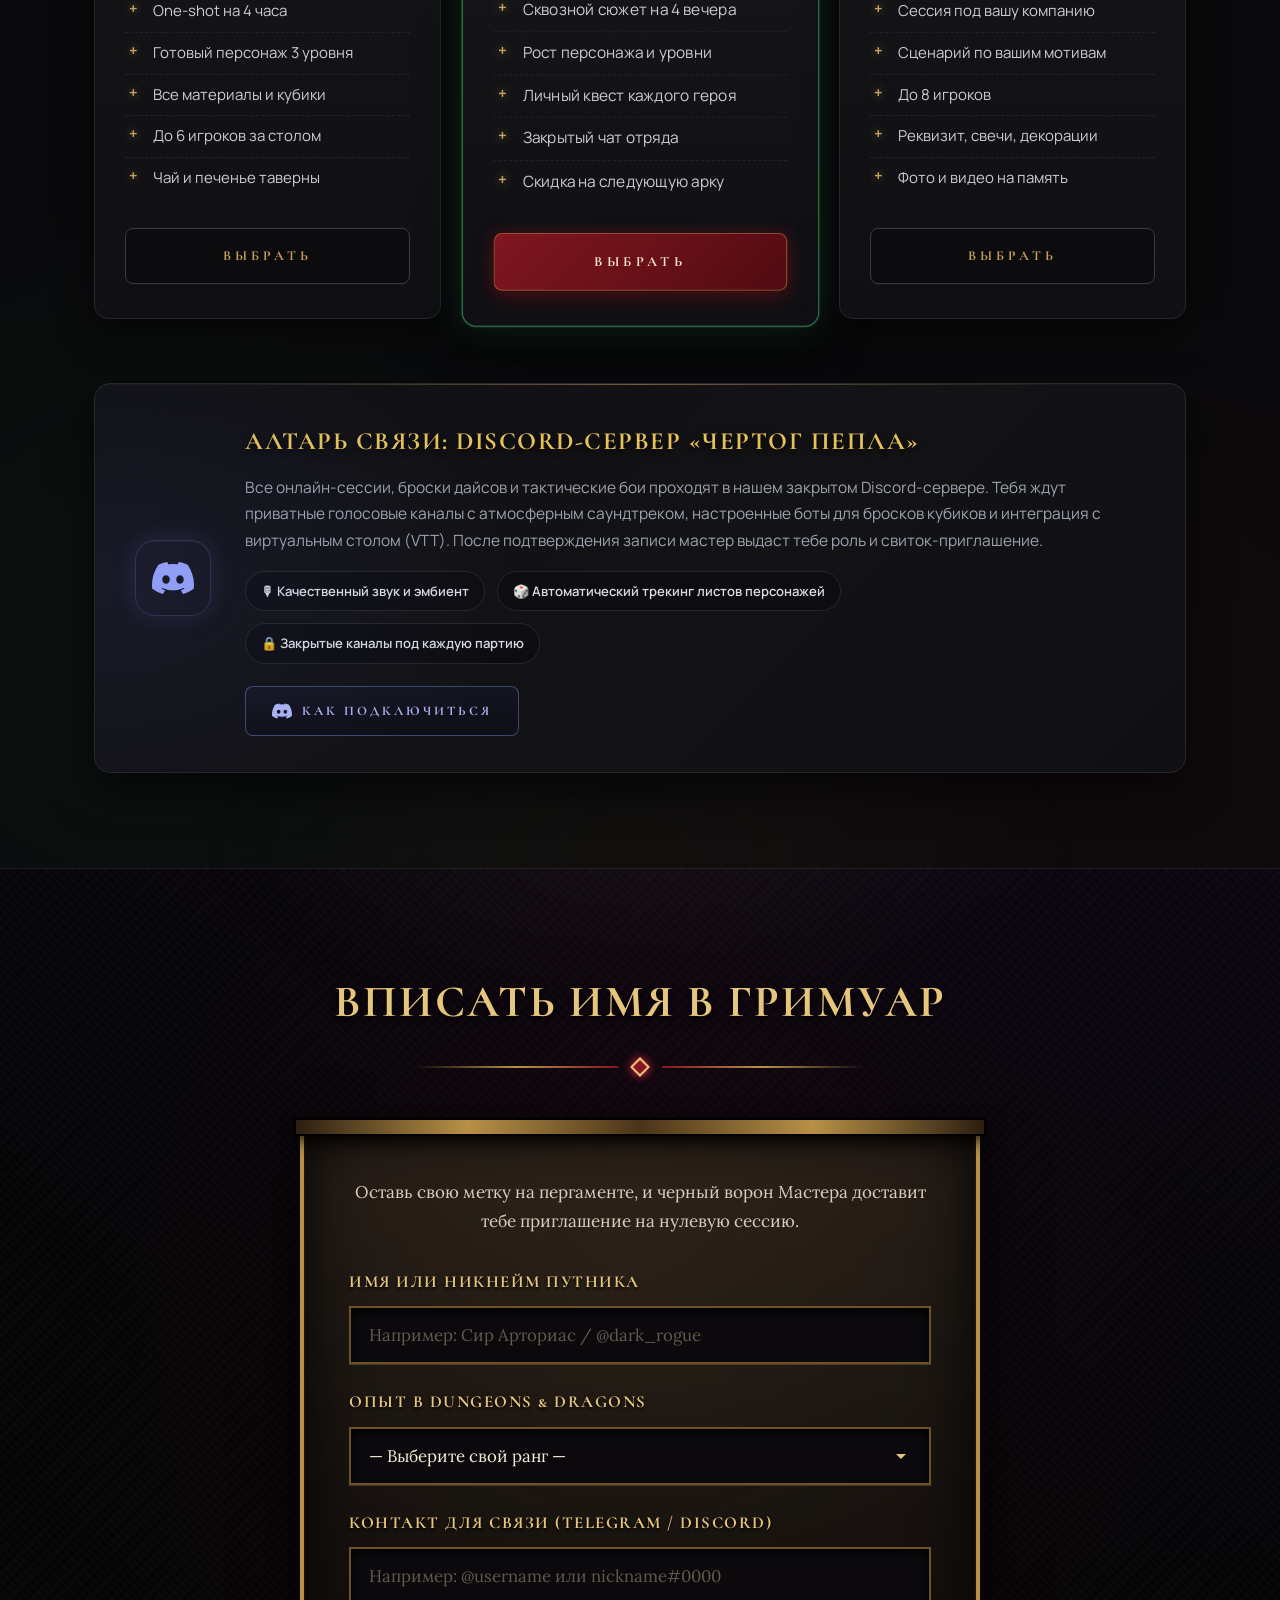
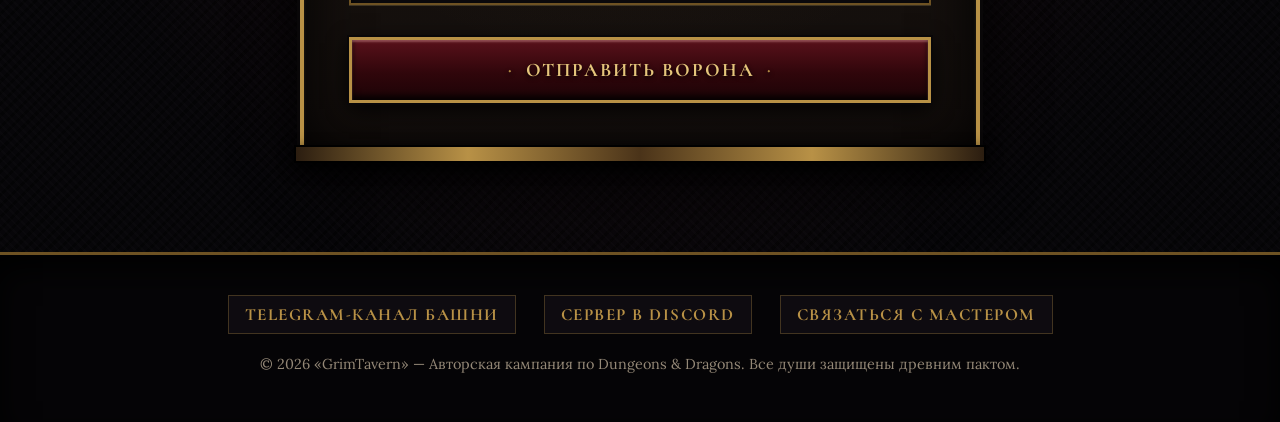
==== commit 8614a6bd: "Добавлены изображения и оформление" ====
--- a/GrimTavern/index.html
+++ b/GrimTavern/index.html
@@ -397,6 +397,9 @@
 
         .feature-card {
             background: linear-gradient(180deg, #1a151c 0%, #0e0b10 100%);
+            background-size: cover;
+            background-position: center;
+            background-repeat: no-repeat;
             border: 2px solid var(--gold-dark);
             padding: 34px 24px;
             text-align: center;
@@ -469,6 +472,36 @@
         .feature-card p {
             font-size: 0.96rem;
             color: var(--text-muted);
+        }
+
+        /* ============================================================
+           Фоновые изображения карточек «ЧТО ЖДЕТ ПУТНИКОВ»
+           Поверх фона — темное полупрозрачное затемнение (градиент),
+           чтобы текст и иконки оставались четкими и легко читаемыми.
+           Рамки, отступы и закругления карточек сохранены без изменений.
+           ============================================================ */
+        .feature-card--world {
+            background-image:
+                linear-gradient(180deg, rgba(7, 6, 9, 0.72) 0%, rgba(59, 9, 16, 0.55) 55%, rgba(7, 6, 9, 0.88) 100%),
+                url('img/мир.jpg');
+        }
+
+        .feature-card--combat {
+            background-image:
+                linear-gradient(180deg, rgba(7, 6, 9, 0.72) 0%, rgba(59, 9, 16, 0.55) 55%, rgba(7, 6, 9, 0.88) 100%),
+                url('img/бои.jpg');
+        }
+
+        .feature-card--roleplay {
+            background-image:
+                linear-gradient(180deg, rgba(7, 6, 9, 0.72) 0%, rgba(138, 43, 226, 0.35) 55%, rgba(7, 6, 9, 0.88) 100%),
+                url('img/отыгрышь.jpg');
+        }
+
+        .feature-card--madness {
+            background-image:
+                linear-gradient(180deg, rgba(7, 6, 9, 0.72) 0%, rgba(138, 43, 226, 0.35) 55%, rgba(7, 6, 9, 0.88) 100%),
+                url('img/безумие.jpg');
         }
 
         /* СЕКЦИЯ ЗАПИСИ (ФОРМА) */
@@ -1199,6 +1232,8 @@
             }
         }
     </style>
+    <!-- Переопределяющие стили (кнопки «ВЫБРАТЬ» в секции «Форматы игры») -->
+    <link rel="stylesheet" href="custom.css">
 </head>
 <body>
 
@@ -1280,7 +1315,7 @@
 
             <div class="features-grid">
                 <!-- Карточка 1 -->
-                <article class="feature-card">
+                <article class="feature-card feature-card--world">
                     <div class="feature-icon">
                         <svg viewBox="0 0 24 24" aria-hidden="true">
                             <path d="M12 3L2 12h3v8h6v-6h2v6h6v-8h3L12 3zm0 4.5c1.1 0 2 .9 2 2s-.9 2-2 2-2-.9-2-2 .9-2 2-2z"/>
@@ -1291,7 +1326,7 @@
                 </article>
 
                 <!-- Карточка 2 -->
-                <article class="feature-card">
+                <article class="feature-card feature-card--combat">
                     <div class="feature-icon">
                         <svg viewBox="0 0 24 24" aria-hidden="true">
                             <path d="M6.92 5H5l9 9 1-.94m4.96 6.06l-.84.84a.996.996 0 0 1-1.41 0l-3.12-3.12-2.68 2.66-1.41-1.41 1.42-1.42L3 7.75V3h4.75l8.92 8.92 1.42-1.42 1.41 1.41-2.67 2.67 3.12 3.12c.4.4.4 1.03.01 1.42z"/>
@@ -1302,7 +1337,7 @@
                 </article>
 
                 <!-- Карточка 3 -->
-                <article class="feature-card">
+                <article class="feature-card feature-card--roleplay">
                     <div class="feature-icon">
                         <svg viewBox="0 0 24 24" aria-hidden="true">
                             <path d="M14 2H6c-1.1 0-2 .9-2 2v16c0 1.1.9 2 2 2h12c1.1 0 2-.9 2-2V8l-6-6zm-1 7V3.5L18.5 9H13zm-5 4h8v2H8v-2zm0 4h5v2H8v-2z"/>
@@ -1313,7 +1348,7 @@
                 </article>
 
                 <!-- Карточка 4 -->
-                <article class="feature-card">
+                <article class="feature-card feature-card--madness">
                     <div class="feature-icon">
                         <svg viewBox="0 0 24 24" aria-hidden="true">
                             <path d="M12 2L4 7v10l8 5 8-5V7l-8-5zm0 2.8L17.2 8 12 11.2 6.8 8 12 4.8zM6 9.8l5 3.1v6.3l-5-3.1V9.8zm7 9.4v-6.3l5-3.1v6.3l-5 3.1z"/>
--- a/GrimTavern/custom.css
+++ b/GrimTavern/custom.css
@@ -0,0 +1,65 @@
+/* ============================================================
+   custom.css — точечные переопределения для секции «ФОРМАТЫ ИГРЫ»
+   Подключается ПОСЛЕ встроенных стилей в index.html,
+   поэтому правила ниже имеют приоритет (каскад CSS).
+
+   Обычное состояние кнопок НЕ меняется:
+     - .price-btn        — тёмная с золотой рамкой и золотым текстом
+     - .price-btn--blood — винно-кровавый градиент (центральная карточка)
+   Зелёный (изумрудный) акцент появляется только при наведении (:hover).
+   ============================================================ */
+
+/* ------------------------------------------------------------
+   1. Наведение (:hover) — изумрудно-зеленый акцент
+      в тон рамки и плашки центральной карточки
+      (#22c55e / #10b981 / rgba(16, 185, 129, ...)).
+      Селекторы .price-card .price-btn* дают чуть более высокий
+      приоритет, чем исходные .price-btn:hover / .price-btn--blood:hover.
+   ------------------------------------------------------------ */
+
+.price-card .price-btn:hover,
+.price-card .price-btn--blood:hover {
+    color: #eafff3;
+    background: linear-gradient(135deg, #22c55e 0%, #10b981 100%);
+    border-color: rgba(74, 222, 128, 0.65);
+    box-shadow:
+        0 8px 20px rgba(16, 185, 129, 0.35),
+        0 0 16px rgba(16, 185, 129, 0.28),
+        inset 0 1px 0 rgba(255, 255, 255, 0.18);
+    text-shadow: 0 1px 3px rgba(0, 0, 0, 0.45);
+}
+
+/* ------------------------------------------------------------
+   2. Состояние нажатия (:active)
+      Шрифт идентичен заголовку карточки («ОДНА НОЧЬ», «КАМПАНИЯ»,
+      «ТЁМНЫЙ РИТУАЛ» — класс .price-card h3):
+        font-family: 'Cormorant Garamond', 'Cinzel', serif;
+        font-size: 1.4rem;
+        font-weight: 700;
+        letter-spacing: 5px;
+      Плавность переходов сохранена (унаследованный transition
+      дополнен шрифтовыми свойствами), эффект «вдавливания»
+      при нажатии сохранен. Цвет — более глубокий изумруд
+      (нажатие поверх зеленого наведения).
+   ------------------------------------------------------------ */
+
+.price-card .price-btn:active,
+.price-card .price-btn--blood:active {
+    font-family: 'Cormorant Garamond', 'Cinzel', serif;
+    font-size: 1.4rem;
+    font-weight: 700;
+    letter-spacing: 5px;
+    text-transform: uppercase;
+    transform: translateY(2px);
+    color: #ffffff;
+    background: linear-gradient(135deg, #10b981 0%, #059669 100%);
+    border-color: rgba(74, 222, 128, 0.8);
+    box-shadow:
+        inset 0 5px 10px rgba(0, 0, 0, 0.4),
+        0 2px 6px rgba(0, 0, 0, 0.5),
+        0 0 14px rgba(16, 185, 129, 0.35);
+    transition:
+        all 0.3s ease,
+        font-size 0.12s ease,
+        letter-spacing 0.12s ease;
+}
